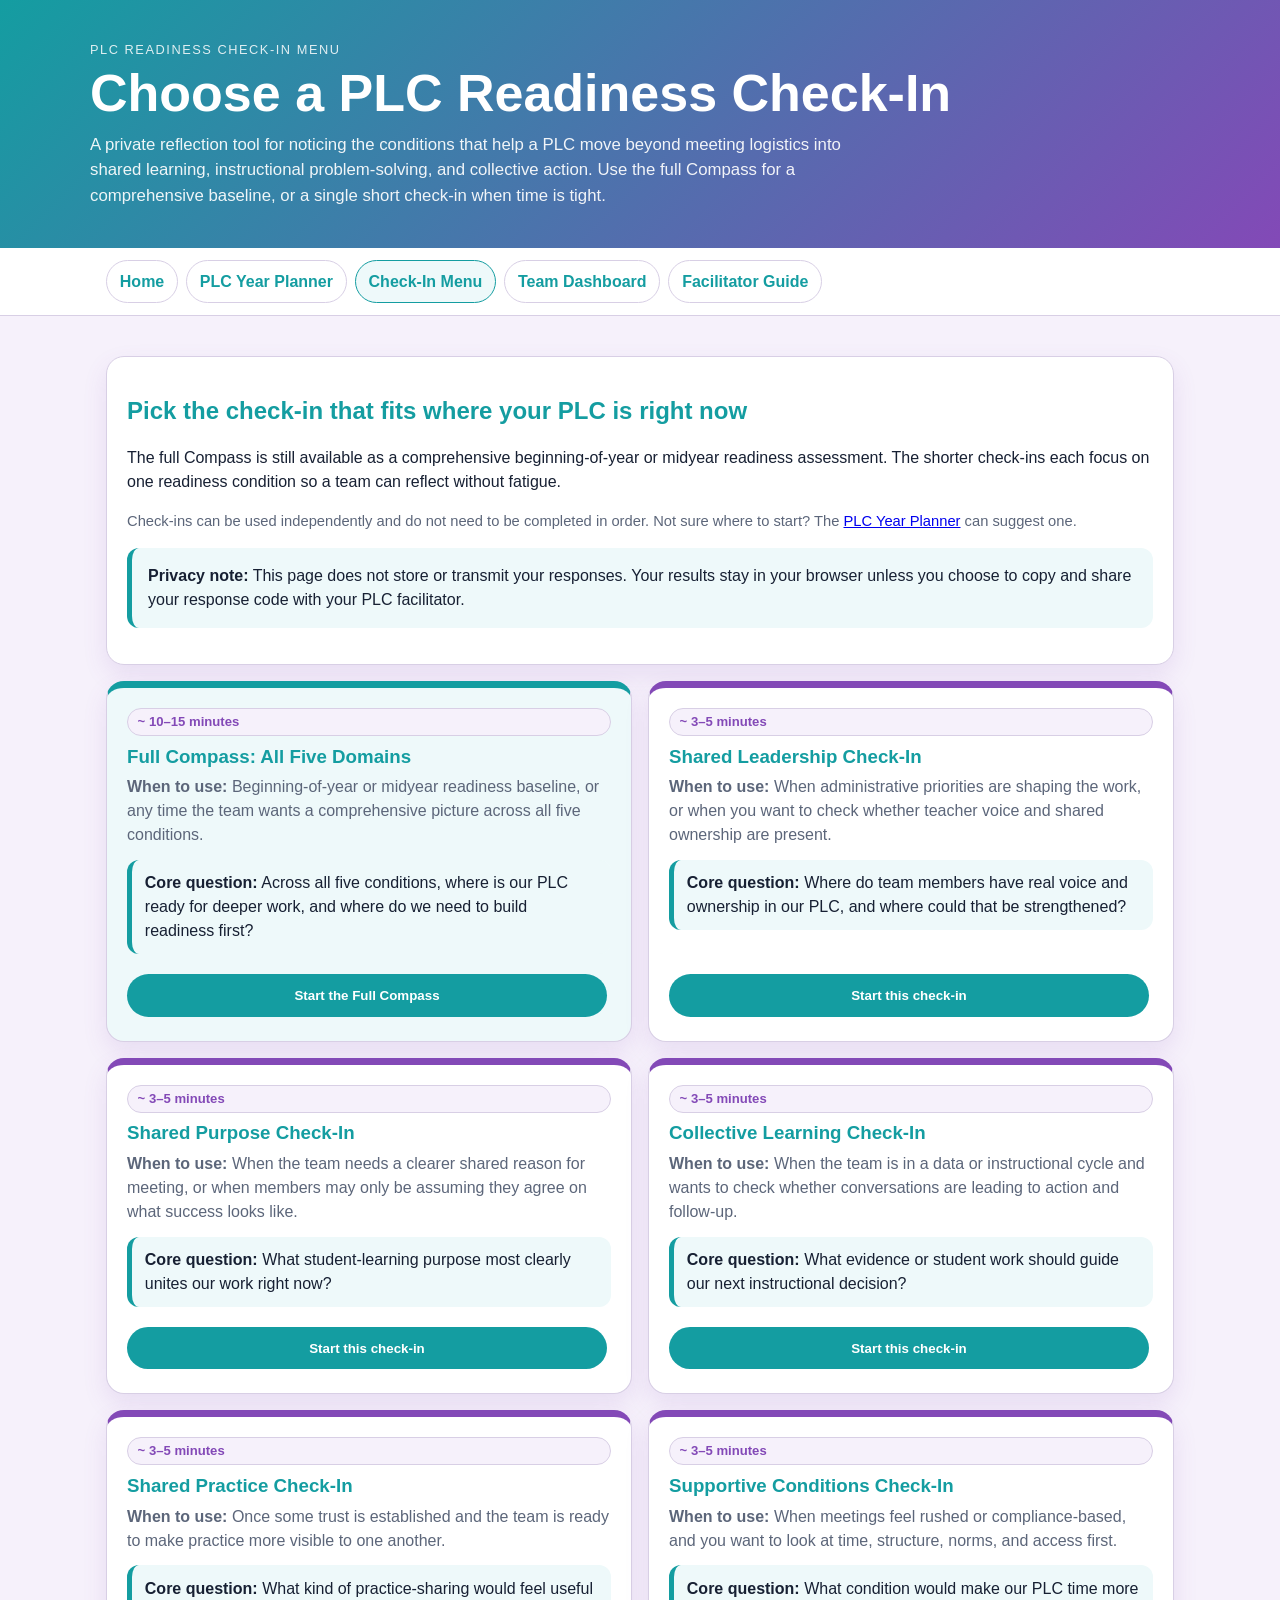
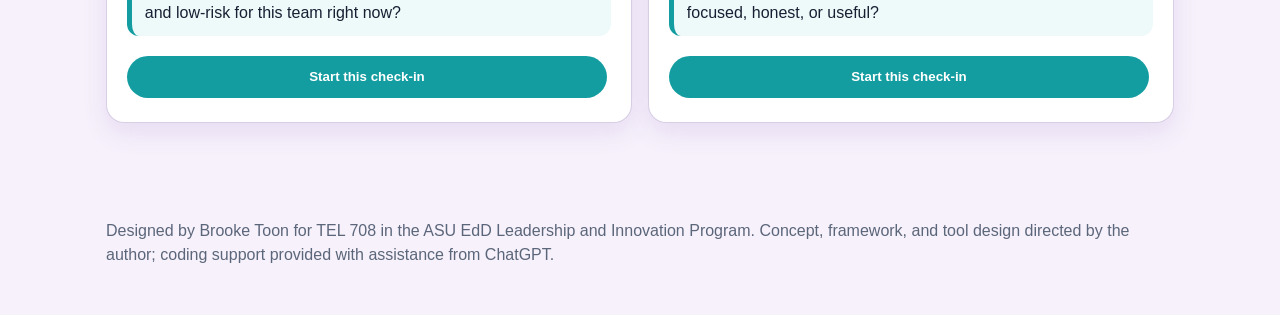
==== check-in.html @ cab5c690 "Add files via upload" ====
<!DOCTYPE html>
<html lang="en">
<head>
  <meta charset="UTF-8">
  <meta name="viewport" content="width=device-width, initial-scale=1.0">
  <title>PLC Readiness Check-In Menu</title>
  <link rel="stylesheet" href="style.css">
</head>
<body>
<header>
  <div class="header-inner">
    <div class="kicker">PLC Readiness Check-In Menu</div>
    <h1>Choose a PLC Readiness Check-In</h1>
    <p>A private reflection tool for noticing the conditions that help a PLC move beyond meeting logistics into shared learning, instructional problem-solving, and collective action. Use the full Compass for a comprehensive baseline, or a single short check-in when time is tight.</p>
  </div>
</header>

<nav>
  <div class="nav-inner">
    <a href="index.html">Home</a>
    <a href="planner.html">PLC Year Planner</a>
    <a class="active" href="check-in.html">Check-In Menu</a>
    <a href="dashboard.html">Team Dashboard</a>
    <a href="facilitator-guide.html">Facilitator Guide</a>
  </div>
</nav>

<main>
  <!-- ===== Menu view ===== -->
  <div id="checkinMenu">
    <section class="card menu-intro">
      <h2>Pick the check-in that fits where your PLC is right now</h2>
      <p>The full Compass is still available as a comprehensive beginning-of-year or midyear readiness assessment. The shorter check-ins each focus on one readiness condition so a team can reflect without fatigue.</p>
      <p class="small">Check-ins can be used independently and do not need to be completed in order. Not sure where to start? The <a href="planner.html">PLC Year Planner</a> can suggest one.</p>
      <div class="notice">
        <strong>Privacy note:</strong> This page does not store or transmit your responses. Your results stay in your browser unless you choose to copy and share your response code with your PLC facilitator.
      </div>
    </section>

    <div class="checkin-grid">
      <!-- Cards rendered by script.js from the CHECKINS map -->
    </div>
  </div>

  <!-- ===== Scoped assessment view ===== -->
  <div id="assessmentView" style="display:none;">
    <section class="card no-print">
      <button type="button" id="backToMenu" class="secondary">&larr; Choose a different check-in</button>
    </section>

    <section class="card">
      <h2 id="activeCheckinTitle">Check-In</h2>
      <div id="activeCheckinIntro"></div>
      <p>This is not meant to grade your PLC or evaluate individual teachers. It is meant to help each person pause and notice which conditions are helping the PLC function, and which may need attention before deeper collaborative inquiry.</p>
      <div class="notice">
        <strong>Privacy note:</strong> Your responses stay in your browser. Only the response code is shareable, and your written evidence notes are never included in it.
      </div>
    </section>

    <section class="card">
      <h2>Rating Scale</h2>
      <div class="scale">
        <div><strong>1 → Not Yet Evident</strong>Rarely or not yet visible in our PLC work.</div>
        <div><strong>2 → Emerging</strong>Happens sometimes, but not consistently yet.</div>
        <div><strong>3 → Developing</strong>Present and helpful, but still needs strengthening.</div>
        <div><strong>4 → Established</strong>A regular part of how our PLC works.</div>
      </div>
    </section>

    <form id="assessmentForm"></form>

    <section class="card no-print">
      <button type="button" id="generateIndividual">Generate My Summary</button>
    </section>

    <section id="individualResults" class="card" style="display:none;">
      <div class="print-only">
        <h1>Individual PLC Readiness Summary</h1>
        <p>This summary is for private reflection and voluntary sharing.</p>
      </div>

      <div id="individualOverall"></div>
      <h3>Domain Scores</h3>
      <div id="individualBars"></div>

      <div id="individualEvidenceNotes"></div>

      <h3>Your Response Code</h3>
      <p>Copy this code and share it with the facilitator only if you want your ratings included in the team dashboard. Your written evidence notes appear only in your individual summary/PDF. They are not included in the team dashboard code.</p>
      <div id="responseCode" class="code-box"></div>
      <button type="button" id="copyCode" class="no-print">Copy Code</button>
      <button type="button" id="exportIndividualPdf" class="secondary no-print">Export / Save Summary as PDF</button>
      <p class="export-note no-print">This opens your browser print window. Choose “Save as PDF” as the destination.</p>
    </section>
  </div>
</main>

<footer>
  <p>Designed by Brooke Toon for TEL 708 in the ASU EdD Leadership and Innovation Program. Concept, framework, and tool design directed by the author; coding support provided with assistance from ChatGPT.</p>
</footer>

<script src="script.js"></script>
</body>
</html>
---- style.css ----
:root {
  --bg: #f6f1fb;
  --card: #ffffff;
  --text: #172033;
  --muted: #5c667a;
  --border: #d8cfe5;
  --accent: #149da1;
  --accent-2: #8349b7;
  --accent-soft: #eef9fa;
  --success: #149da1;
  --warning: #8349b7;
  --danger: #8a2f2f;
  --warm: #f6f1fb;
  --shadow: 0 10px 25px rgba(131, 73, 183, .12);
}

* {
  box-sizing: border-box;
}

body {
  margin: 0;
  font-family: Arial, Helvetica, sans-serif;
  background: var(--bg);
  color: var(--text);
  line-height: 1.5;
}

header {
  background: linear-gradient(135deg, #149da1, #8349b7);
  color: white;
  padding: 2.5rem 1rem;
}

.header-inner,
main,
footer {
  max-width: 1100px;
  margin: 0 auto;
}

.kicker {
  text-transform: uppercase;
  letter-spacing: .12em;
  font-size: .8rem;
  opacity: .85;
  margin-bottom: .4rem;
}

h1 {
  margin: 0 0 .5rem 0;
  font-size: clamp(2rem, 5vw, 3.25rem);
  line-height: 1.05;
}

h2,
h3,
h4 {
  line-height: 1.2;
  color: var(--accent);
}

header h1,
header h2,
header h3,
header h4 {
  color: white;
}

header p {
  max-width: 800px;
  margin: .75rem 0 0 0;
  font-size: 1.05rem;
  opacity: .92;
}

nav {
  background: white;
  border-bottom: 1px solid var(--border);
  position: sticky;
  top: 0;
  z-index: 5;
}

.nav-inner {
  max-width: 1100px;
  margin: 0 auto;
  display: flex;
  flex-wrap: wrap;
  gap: .5rem;
  padding: .75rem 1rem;
}

nav a {
  text-decoration: none;
  color: var(--accent);
  font-weight: 700;
  border: 1px solid var(--border);
  padding: .55rem .8rem;
  border-radius: 999px;
  background: #fff;
}

nav a:hover,
nav a.active {
  background: var(--accent-soft);
  border-color: var(--accent);
}

main {
  padding: 1.5rem 1rem 3rem;
}

.card {
  background: var(--card);
  border: 1px solid var(--border);
  border-radius: 18px;
  padding: 1.25rem;
  margin: 1rem 0;
  box-shadow: var(--shadow);
}

.grid {
  display: grid;
  grid-template-columns: repeat(12, 1fr);
  gap: 1rem;
}

.col-6 {
  grid-column: span 6;
}

.col-4 {
  grid-column: span 4;
}

.col-8 {
  grid-column: span 8;
}

.col-12 {
  grid-column: span 12;
}

@media (max-width: 800px) {
  .col-6,
  .col-4,
  .col-8 {
    grid-column: span 12;
  }

  nav {
    position: static;
  }
}

.notice {
  border-left: 5px solid var(--accent);
  background: var(--accent-soft);
  padding: 1rem;
  border-radius: 12px;
  margin: 1rem 0;
}

.evidence-note {
  border-left: 5px solid var(--accent);
  background: var(--accent-soft);
  padding: 1rem;
  border-radius: 12px;
  margin: 1rem 0 1.25rem;
  color: var(--text);
}

.evidence-note strong {
  color: var(--text);
}

.warm-notice {
  border-left: 5px solid var(--accent-2);
  background: var(--warm);
  padding: 1rem;
  border-radius: 12px;
  margin: 1rem 0;
}

.scale {
  display: grid;
  grid-template-columns: repeat(4, 1fr);
  gap: .9rem;
}

.scale div {
  border: 1px solid var(--border);
  border-radius: 14px;
  padding: 1rem;
  background: var(--accent-soft);
  text-align: left;
  line-height: 1.4;
}

.scale div strong {
  display: block;
  text-align: center;
  margin-bottom: .7rem;
  font-size: 1rem;
  line-height: 1.25;
}

.domain {
  border-top: 7px solid var(--accent-2);
}

.domain-intro {
  color: var(--muted);
  font-style: italic;
}

.item {
  border: 1px solid var(--border);
  border-radius: 14px;
  padding: 1rem;
  margin: .75rem 0;
  background: #fff;
}

.item p {
  margin-top: 0;
  font-weight: 700;
}

.item .plain {
  font-weight: 400;
  color: var(--muted);
}

.radio-row {
  display: flex;
  flex-wrap: wrap;
  gap: .6rem;
}

.radio-row label {
  display: inline-flex;
  gap: .35rem;
  align-items: center;
  border: 1px solid var(--border);
  padding: .45rem .65rem;
  border-radius: 999px;
  background: #fafbff;
  cursor: pointer;
}

.radio-row input {
  accent-color: var(--accent);
}

textarea,
input[type="text"] {
  width: 100%;
  border: 1px solid var(--border);
  border-radius: 14px;
  padding: .8rem;
  font: inherit;
  background: #fff;
}

textarea {
  min-height: 110px;
  resize: vertical;
}

button {
  border: none;
  background: var(--accent);
  color: white;
  font-weight: 700;
  padding: .85rem 1.1rem;
  border-radius: 999px;
  cursor: pointer;
  margin: .25rem .25rem .25rem 0;
}

button.secondary {
  background: #fff;
  color: var(--accent);
  border: 1px solid var(--accent);
}

button:hover {
  filter: brightness(.95);
}

.result-card {
  background: #fff;
  border: 1px solid #cbb7df;
  border-left: 6px solid var(--accent-2);
  border-radius: 16px;
  padding: 1.1rem;
  margin: .75rem 0;
  box-shadow: 0 8px 18px rgba(131, 73, 183, .10);
}

.result-card h4 {
  margin-top: 0;
  color: var(--accent);
}

.score-row {
  display: grid;
  grid-template-columns: 240px 1fr 110px;
  gap: .75rem;
  align-items: center;
  margin: .7rem 0;
}

@media (max-width: 700px) {
  .score-row {
    grid-template-columns: 1fr;
  }
}

.bar {
  height: 18px;
  border-radius: 999px;
  background: #edf0f7;
  overflow: hidden;
}

.bar span {
  display: block;
  height: 100%;
  background: var(--accent);
  width: 0%;
}

.svg-bar-wrap {
  width: 100%;
}

.score-svg {
  width: 100%;
  height: 24px;
  display: block;
}

.badge {
  display: inline-block;
  padding: .35rem .6rem;
  border-radius: 999px;
  font-weight: 700;
  font-size: .85rem;
  border: 1px solid var(--border);
  background: #fff;
}

.badge.low {
  color: var(--danger);
  background: #fff2f2;
  border-color: #f0c4c4;
}

.badge.mid {
  color: var(--warning);
  background: #fff8e8;
  border-color: #ead197;
}

.badge.good {
  color: var(--success);
  background: #effaf4;
  border-color: #badbc8;
}

.badge.neutral {
  color: var(--accent);
  background: var(--accent-soft);
  border-color: #cdd3ff;
}

table {
  width: 100%;
  border-collapse: collapse;
  margin: 1rem 0;
  background: #fff;
}

th,
td {
  border: 1px solid var(--border);
  padding: .75rem;
  text-align: left;
  vertical-align: top;
}

th {
  background: #f0f2f9;
}

.domain-results-table {
  table-layout: fixed;
}

.domain-results-table th:nth-child(1),
.domain-results-table td:nth-child(1) {
  width: 18%;
}

.domain-results-table th:nth-child(2),
.domain-results-table td:nth-child(2) {
  width: 8%;
}

.domain-results-table th:nth-child(3),
.domain-results-table td:nth-child(3) {
  width: 12%;
}

.domain-results-table th:nth-child(4),
.domain-results-table td:nth-child(4) {
  width: 13%;
}

.domain-results-table th:nth-child(5),
.domain-results-table td:nth-child(5) {
  width: 25%;
}

.domain-results-table th:nth-child(6),
.domain-results-table td:nth-child(6) {
  width: 24%;
}

.action-table textarea,
.action-input {
  width: 100%;
  min-height: 90px;
  border: 1px solid var(--border);
  border-radius: 10px;
  padding: .65rem;
  font: inherit;
  color: var(--text);
  background: #fff;
  resize: vertical;
  overflow: hidden;
}

.action-table textarea:focus,
.action-input:focus {
  outline: 2px solid var(--accent);
  border-color: var(--accent);
}

.action-table td {
  vertical-align: top;
}

.code-box {
  font-family: Consolas, Monaco, monospace;
  background: #10172a;
  color: #e9f0ff;
  padding: 1rem;
  border-radius: 14px;
  overflow-wrap: anywhere;
  white-space: pre-wrap;
}

.small {
  color: var(--muted);
  font-size: .92rem;
}

footer {
  padding: 2rem 1rem;
  color: var(--muted);
}

.print-only {
  display: none;
}

.export-note {
  font-size: .92rem;
  color: var(--muted);
  margin-top: .5rem;
}

@page {
  size: letter;
  margin: .6in;
}

@media print {
  nav,
  header .kicker,
  button,
  .no-print,
  footer,
  #assessmentForm,
  #introCards {
    display: none !important;
  }

  body {
    background: white;
    color: black;
  }

  header {
    background: white;
    color: black;
    padding: 0 0 .5rem 0;
  }

  header h1,
  header h2,
  header h3,
  header h4,
  header p {
    color: black;
  }

  main {
    padding: 0;
    max-width: 100%;
  }

  .card,
  .result-card {
    box-shadow: none;
    border: 1px solid #999;
    break-inside: avoid;
    page-break-inside: avoid;
  }

  .print-only {
    display: block;
  }

  a {
    color: black;
    text-decoration: none;
  }

  .bar {
    border: 1px solid #999;
  }

  .score-svg {
    width: 100%;
    height: 24px;
  }

  .domain-results-table {
    table-layout: fixed;
    font-size: .82rem;
  }

  .domain-results-table th,
  .domain-results-table td {
    padding: .45rem;
  }

  .domain-results-table .badge {
    font-size: .72rem;
    padding: .25rem .4rem;
  }

  .action-input {
    border: 1px solid #999;
    background: white;
    color: black;
    min-height: 90px;
    overflow: visible;
    resize: none;
  }
}

/* ============================================================
   Menu version additions
   (Check-In Menu cards, planner, helper buttons)
   Reuses the existing palette and card system above.
   ============================================================ */

.menu-intro {
  margin-bottom: 1rem;
}

.checkin-grid {
  display: grid;
  grid-template-columns: repeat(2, 1fr);
  gap: 1rem;
}

@media (max-width: 800px) {
  .checkin-grid {
    grid-template-columns: 1fr;
  }
}

.checkin-card {
  background: var(--card);
  border: 1px solid var(--border);
  border-top: 7px solid var(--accent-2);
  border-radius: 18px;
  padding: 1.25rem;
  box-shadow: var(--shadow);
  display: flex;
  flex-direction: column;
}

.checkin-card.full {
  border-top-color: var(--accent);
  background: var(--accent-soft);
}

.checkin-card h3 {
  margin: 0 0 .25rem 0;
}

.checkin-meta {
  display: inline-block;
  font-size: .82rem;
  font-weight: 700;
  color: var(--accent-2);
  background: var(--warm);
  border: 1px solid var(--border);
  border-radius: 999px;
  padding: .2rem .6rem;
  margin-bottom: .6rem;
}

.checkin-card .when {
  color: var(--muted);
  margin: .2rem 0 .6rem;
}

.checkin-card .core-q {
  background: var(--accent-soft);
  border-left: 5px solid var(--accent);
  border-radius: 12px;
  padding: .7rem .8rem;
  margin: .2rem 0 1rem;
}

.checkin-card .core-q strong {
  color: var(--text);
}

.checkin-card .spacer {
  flex: 1;
}

/* Anchor styled as a primary button (planner links, menu actions) */
.btn-link {
  display: inline-block;
  text-decoration: none;
  text-align: center;
  border: none;
  background: var(--accent);
  color: #fff;
  font-weight: 700;
  padding: .85rem 1.1rem;
  border-radius: 999px;
  cursor: pointer;
  margin: .25rem .25rem .25rem 0;
}

.btn-link:hover {
  filter: brightness(.95);
}

.btn-link.secondary {
  background: #fff;
  color: var(--accent);
  border: 1px solid var(--accent);
}

/* Planner */
.planner-field {
  margin: .9rem 0;
}

.planner-field label {
  display: block;
  font-weight: 700;
  margin-bottom: .35rem;
}

.planner-field select,
.planner-field input[type="date"] {
  width: 100%;
  border: 1px solid var(--border);
  border-radius: 14px;
  padding: .8rem;
  font: inherit;
  background: #fff;
  color: var(--text);
}

.rec-card {
  background: #fff;
  border: 1px solid #cbb7df;
  border-left: 6px solid var(--accent-2);
  border-radius: 16px;
  padding: 1.1rem;
  margin: .75rem 0;
  box-shadow: 0 8px 18px rgba(131, 73, 183, .10);
}

.rec-card h4 {
  margin-top: 0;
  color: var(--accent);
}

.window-list {
  list-style: none;
  padding: 0;
  margin: .5rem 0 0;
}

.window-list li {
  border: 1px solid var(--border);
  border-radius: 14px;
  padding: .85rem 1rem;
  margin: .6rem 0;
  background: var(--accent-soft);
}

.window-list .when-label {
  font-weight: 700;
  display: block;
  margin-bottom: .15rem;
}

.window-list .when-date {
  color: var(--muted);
  font-size: .9rem;
}

@media print {
  .btn-link,
  .planner-field select,
  .planner-field input {
    display: none !important;
  }
}

/* ============================================================
   Landing / home page
   ============================================================ */

.home-intro {
  margin-bottom: 1rem;
}

.home-grid {
  display: grid;
  grid-template-columns: repeat(2, 1fr);
  gap: 1rem;
}

@media (max-width: 800px) {
  .home-grid {
    grid-template-columns: 1fr;
  }
}

.home-card {
  background: var(--card);
  border: 1px solid var(--border);
  border-top: 7px solid var(--accent);
  border-radius: 18px;
  padding: 1.25rem;
  box-shadow: var(--shadow);
  display: flex;
  flex-direction: column;
}

.home-card h3 {
  margin: 0 0 .35rem 0;
}

.home-card p {
  margin: 0 0 1rem 0;
  color: var(--muted);
}

.home-card .spacer {
  flex: 1;
}

.btn-link.btn-block {
  display: block;
  width: 100%;
  margin: 0;
}

/* ============================================================
   Hub landing — comparison, process flow, readiness areas
   ============================================================ */

.compare-grid {
  display: grid;
  grid-template-columns: repeat(2, 1fr);
  gap: 1rem;
  margin: 1rem 0;
}

.compare-card {
  background: var(--card);
  border: 1px solid var(--border);
  border-top: 7px solid var(--accent-2);
  border-radius: 18px;
  padding: 1.25rem;
  box-shadow: var(--shadow);
}

.compare-card.full {
  border-top-color: var(--accent);
  background: var(--accent-soft);
}

.compare-card h3 {
  margin: .25rem 0 .4rem 0;
}

.steps {
  display: grid;
  grid-template-columns: repeat(4, 1fr);
  gap: 1rem;
  margin-top: 1rem;
}

.step {
  background: var(--card);
  border: 1px solid var(--border);
  border-radius: 16px;
  padding: 1.1rem;
  box-shadow: var(--shadow);
}

.step .num {
  display: inline-flex;
  align-items: center;
  justify-content: center;
  width: 2rem;
  height: 2rem;
  border-radius: 999px;
  background: linear-gradient(135deg, var(--accent), var(--accent-2));
  color: #fff;
  font-weight: 700;
  margin-bottom: .5rem;
}

.step h4 {
  margin: .15rem 0 .35rem 0;
}

.step p {
  margin: 0;
  color: var(--muted);
}

.area-grid {
  display: grid;
  grid-template-columns: repeat(auto-fit, minmax(190px, 1fr));
  gap: 1rem;
  margin: 1rem 0;
}

.area-card {
  background: var(--accent-soft);
  border: 1px solid var(--border);
  border-left: 5px solid var(--accent);
  border-radius: 14px;
  padding: 1rem;
}

.area-card h4 {
  margin: 0 0 .35rem 0;
}

.area-card p {
  margin: 0;
  color: var(--text);
  font-size: .95rem;
}

@media (max-width: 800px) {
  .compare-grid {
    grid-template-columns: 1fr;
  }
  .steps {
    grid-template-columns: 1fr 1fr;
  }
}

@media (max-width: 520px) {
  .steps {
    grid-template-columns: 1fr;
  }
}
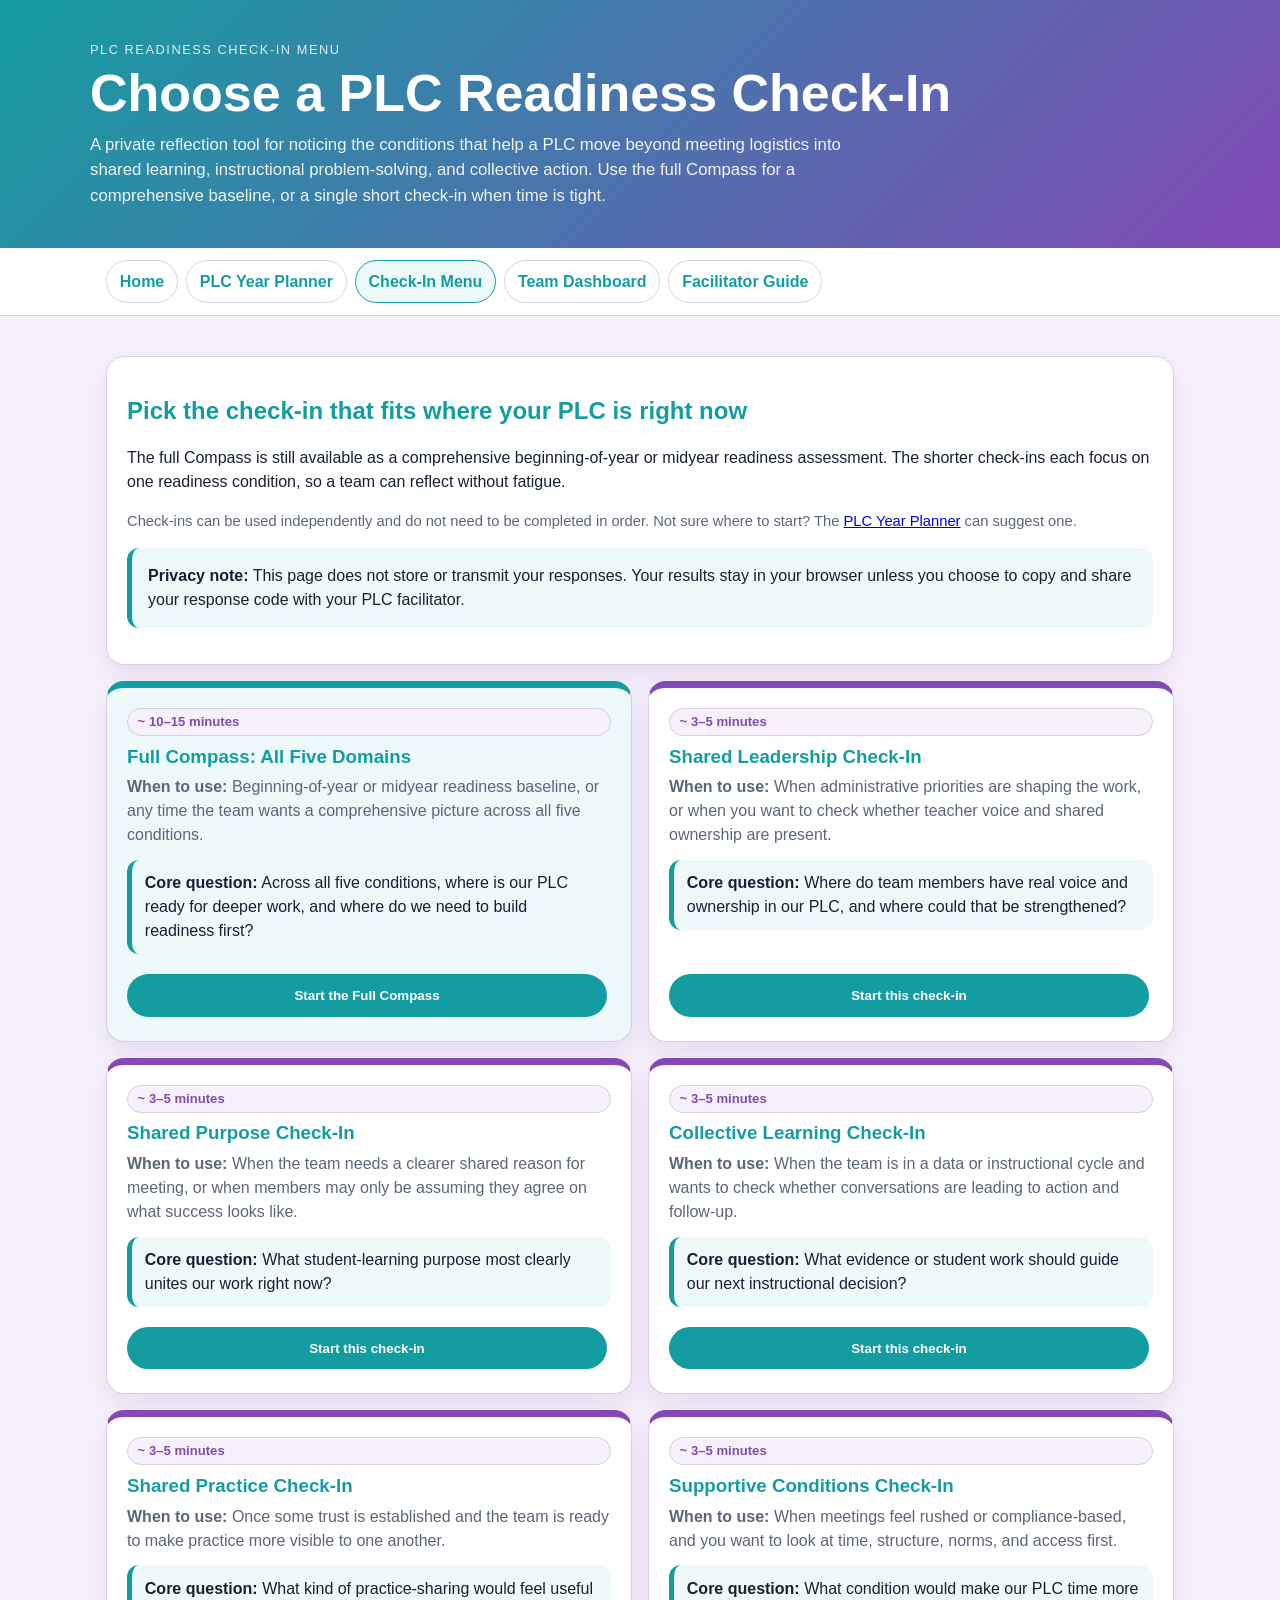
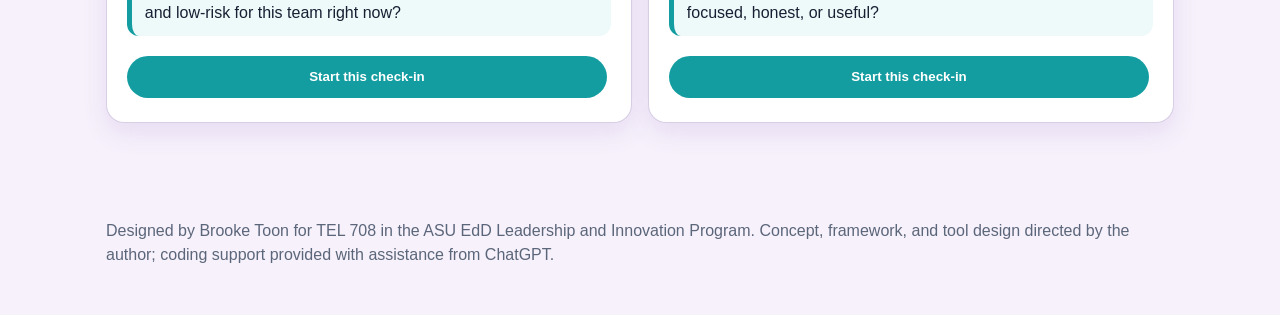
==== commit ed0338bb: "Update check-in.html" ====
--- a/check-in.html
+++ b/check-in.html
@@ -30,7 +30,7 @@
   <div id="checkinMenu">
     <section class="card menu-intro">
       <h2>Pick the check-in that fits where your PLC is right now</h2>
-      <p>The full Compass is still available as a comprehensive beginning-of-year or midyear readiness assessment. The shorter check-ins each focus on one readiness condition so a team can reflect without fatigue.</p>
+      <p>The full Compass is still available as a comprehensive beginning-of-year or midyear readiness assessment. The shorter check-ins each focus on one readiness condition, so a team can reflect without fatigue.</p>
       <p class="small">Check-ins can be used independently and do not need to be completed in order. Not sure where to start? The <a href="planner.html">PLC Year Planner</a> can suggest one.</p>
       <div class="notice">
         <strong>Privacy note:</strong> This page does not store or transmit your responses. Your results stay in your browser unless you choose to copy and share your response code with your PLC facilitator.
